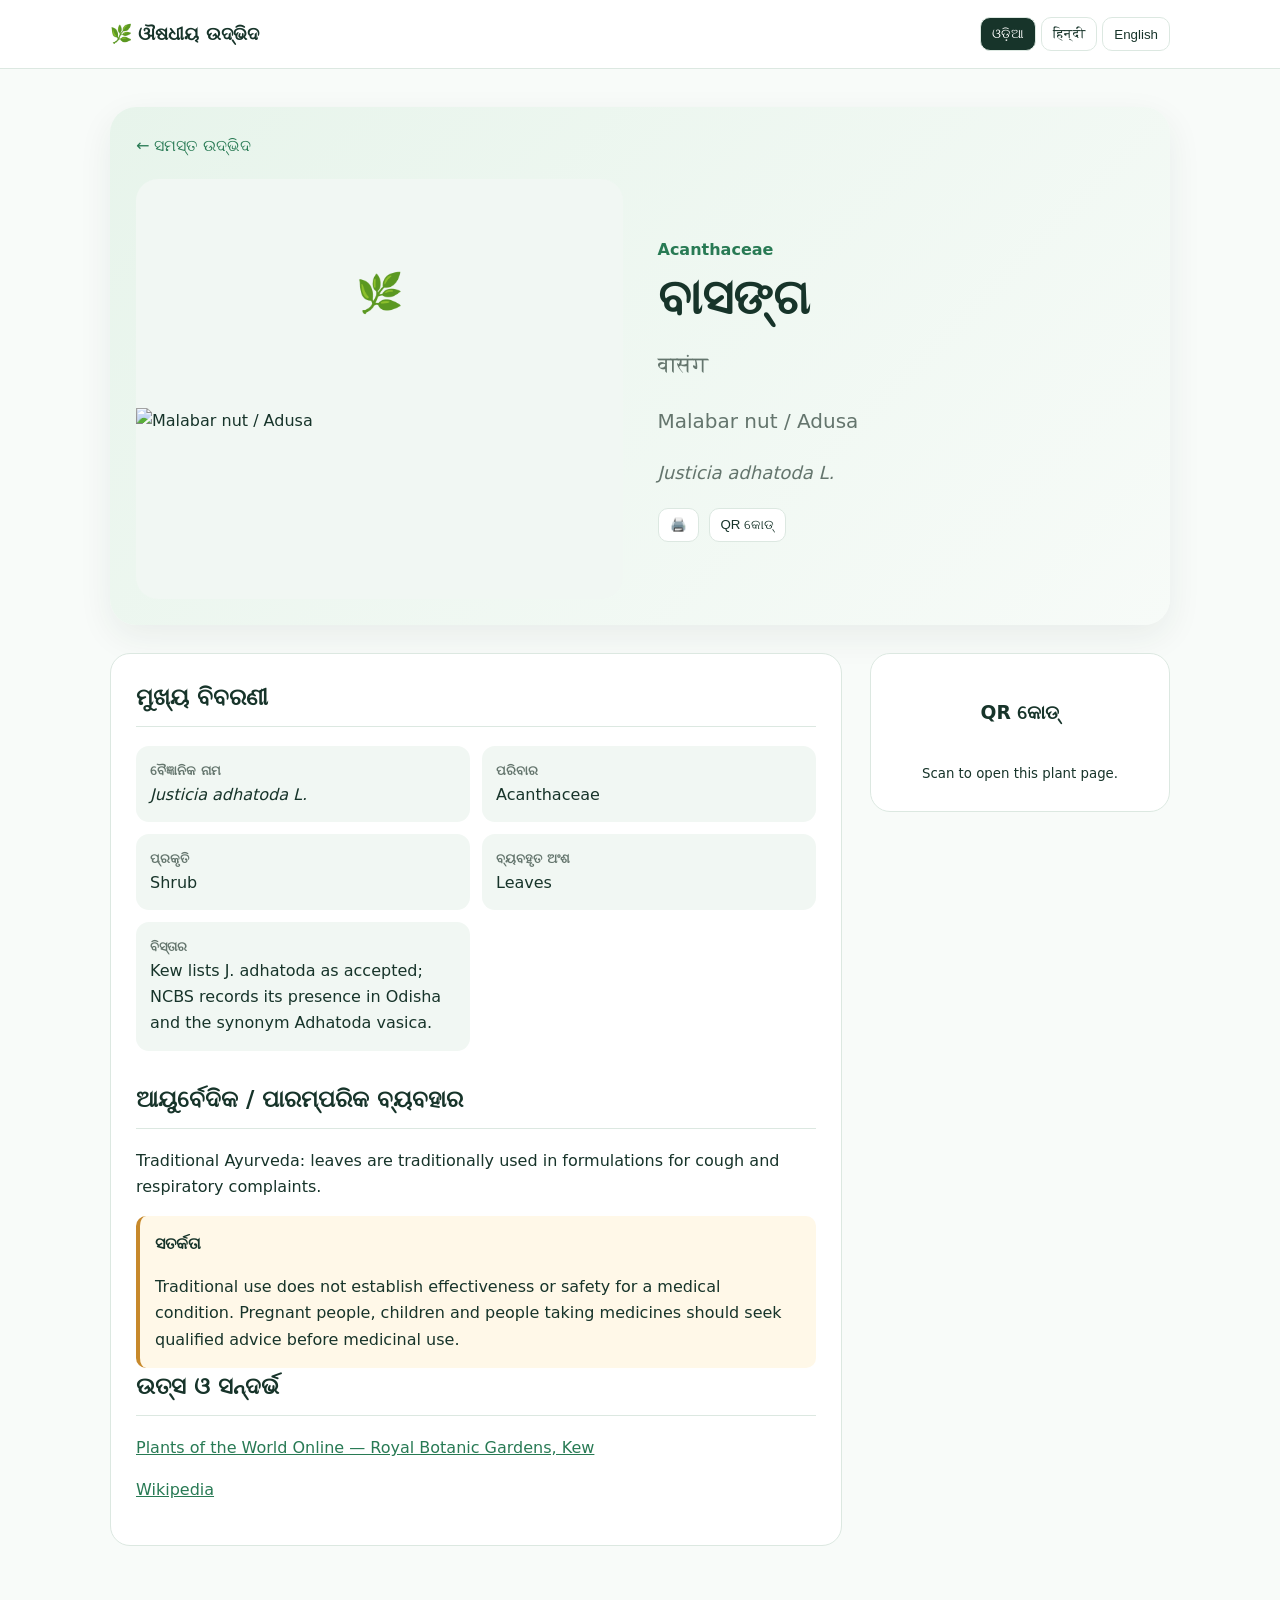
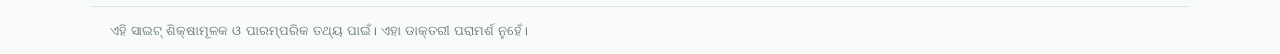
==== plant/basanga/index.html @ be3f1f47 "Create index.html basanga" ====
<!doctype html><html lang="or"><head><meta charset="utf-8"><meta name="viewport" content="width=device-width,initial-scale=1"><title>Botanical QR</title><link rel="stylesheet" href="../../assets/style.css"></head><body><header class="top"><div class="nav wrap"><a class="brand" href="../../">🌿 ଔଷଧୀୟ ଉଦ୍ଭିଦ</a><div class="langs"><button data-lang="od">ଓଡ଼ିଆ</button><button data-lang="hi">हिन्दी</button><button data-lang="en">English</button></div></div></header><main id="app" class="wrap"></main><footer class="wrap"><p id="disclaimer"></p></footer><script src="https://cdnjs.cloudflare.com/ajax/libs/qrcodejs/1.0.0/qrcode.min.js"></script><script>history.replaceState(null,'',location.pathname);window.__plant='basanga';</script><script src="../../assets/app.js"></script></body></html>
---- assets/style.css ----
:root{--ink:#17342a;--muted:#64756d;--line:#dce8e1;--paper:#fff;--soft:#f1f7f3;--accent:#287a54;--shadow:0 12px 35px #17342a12}*{box-sizing:border-box}body{margin:0;font-family:system-ui,-apple-system,"Noto Sans Oriya","Noto Sans Devanagari",sans-serif;color:var(--ink);background:#f8fbf9;line-height:1.65}.wrap{max-width:1100px;margin:auto;padding:0 20px}.top{position:sticky;top:0;z-index:10;background:#ffffffec;backdrop-filter:blur(12px);border-bottom:1px solid var(--line)}.nav{height:68px;display:flex;align-items:center;justify-content:space-between}.brand{font-weight:800;color:var(--ink);text-decoration:none;font-size:18px}.langs{display:flex;gap:5px}.langs button,.actions button{border:1px solid var(--line);background:#fff;padding:8px 11px;border-radius:10px;color:var(--ink);cursor:pointer}.langs button.active{background:var(--ink);color:white}.hero{margin:38px 0 24px;padding:38px;border-radius:26px;background:linear-gradient(135deg,#e7f4eb,#f7fbf8);box-shadow:var(--shadow)}.hero h1{font-size:clamp(30px,6vw,54px);line-height:1.15;margin:8px 0}.hero p{color:var(--muted);max-width:700px}.kicker,.badge{display:inline-block;color:var(--accent);font-weight:800}.search{margin-top:24px}.search input{width:100%;padding:15px 18px;border:1px solid var(--line);border-radius:14px;font-size:16px}.grid{display:grid;grid-template-columns:repeat(3,1fr);gap:18px;margin:25px 0 55px}.card{display:grid;grid-template-columns:90px 1fr;gap:15px;padding:14px;background:white;border:1px solid var(--line);border-radius:18px;text-decoration:none;color:inherit;box-shadow:0 4px 18px #17342a08}.card h3{margin:0;font-size:20px}.card p{margin:1px 0;color:var(--muted)}.card em{font-size:13px;color:#466359}.thumb{height:90px;border-radius:14px;background:var(--soft);overflow:hidden;display:grid;place-items:center}.thumb span,.bigimg span{font-size:38px}.thumb img,.bigimg img{width:100%;height:100%;object-fit:cover;display:block}.plantHero{padding:26px}.back{display:inline-block;color:var(--accent);text-decoration:none;margin-bottom:20px}.plantGrid{display:grid;grid-template-columns:1fr 1fr;gap:35px;align-items:center}.bigimg{height:420px;border-radius:22px;overflow:hidden;background:var(--soft);display:grid;place-items:center}.plantHero h1{margin:6px 0;font-size:48px}.native{font-size:22px}.english{font-size:20px;color:var(--muted)}.scientific{font-size:18px}.actions{display:flex;gap:10px;margin-top:20px}.contentGrid{display:grid;grid-template-columns:1fr 300px;gap:28px;margin:28px 0 60px}.contentGrid article,.qrbox{background:white;border:1px solid var(--line);border-radius:20px;padding:25px}.contentGrid h2{font-size:23px;margin-top:0;border-bottom:1px solid var(--line);padding-bottom:9px}.facts{display:grid;grid-template-columns:1fr 1fr;gap:12px;margin-bottom:30px}.facts div{padding:14px;background:var(--soft);border-radius:13px}.facts b,.facts span{display:block}.facts b{font-size:13px;color:var(--muted)}.warning{padding:15px;border-left:4px solid #c7892b;background:#fff8e8;border-radius:10px}.warning p{margin-bottom:0}.qrbox{position:sticky;top:90px;text-align:center}.qrbox #qrcode{display:flex;justify-content:center;margin:12px 0}footer{padding:30px 20px;color:var(--muted);font-size:13px;border-top:1px solid var(--line)}a{color:var(--accent)}@media(max-width:850px){.grid{grid-template-columns:repeat(2,1fr)}.plantGrid,.contentGrid{grid-template-columns:1fr}.qrbox{position:static}.bigimg{height:300px}.plantHero h1{font-size:38px}}@media(max-width:560px){.nav{height:auto;min-height:68px;gap:8px}.brand{font-size:15px}.langs button{padding:6px 7px;font-size:12px}.wrap{padding:0 14px}.hero{padding:25px 18px;border-radius:20px}.grid{grid-template-columns:1fr}.card{grid-template-columns:80px 1fr}.thumb{height:80px}.facts{grid-template-columns:1fr}.bigimg{height:260px}}
@media print{.top,.actions,.back,footer{display:none}.hero{box-shadow:none}.contentGrid{display:block}.qrbox{margin-top:20px}}
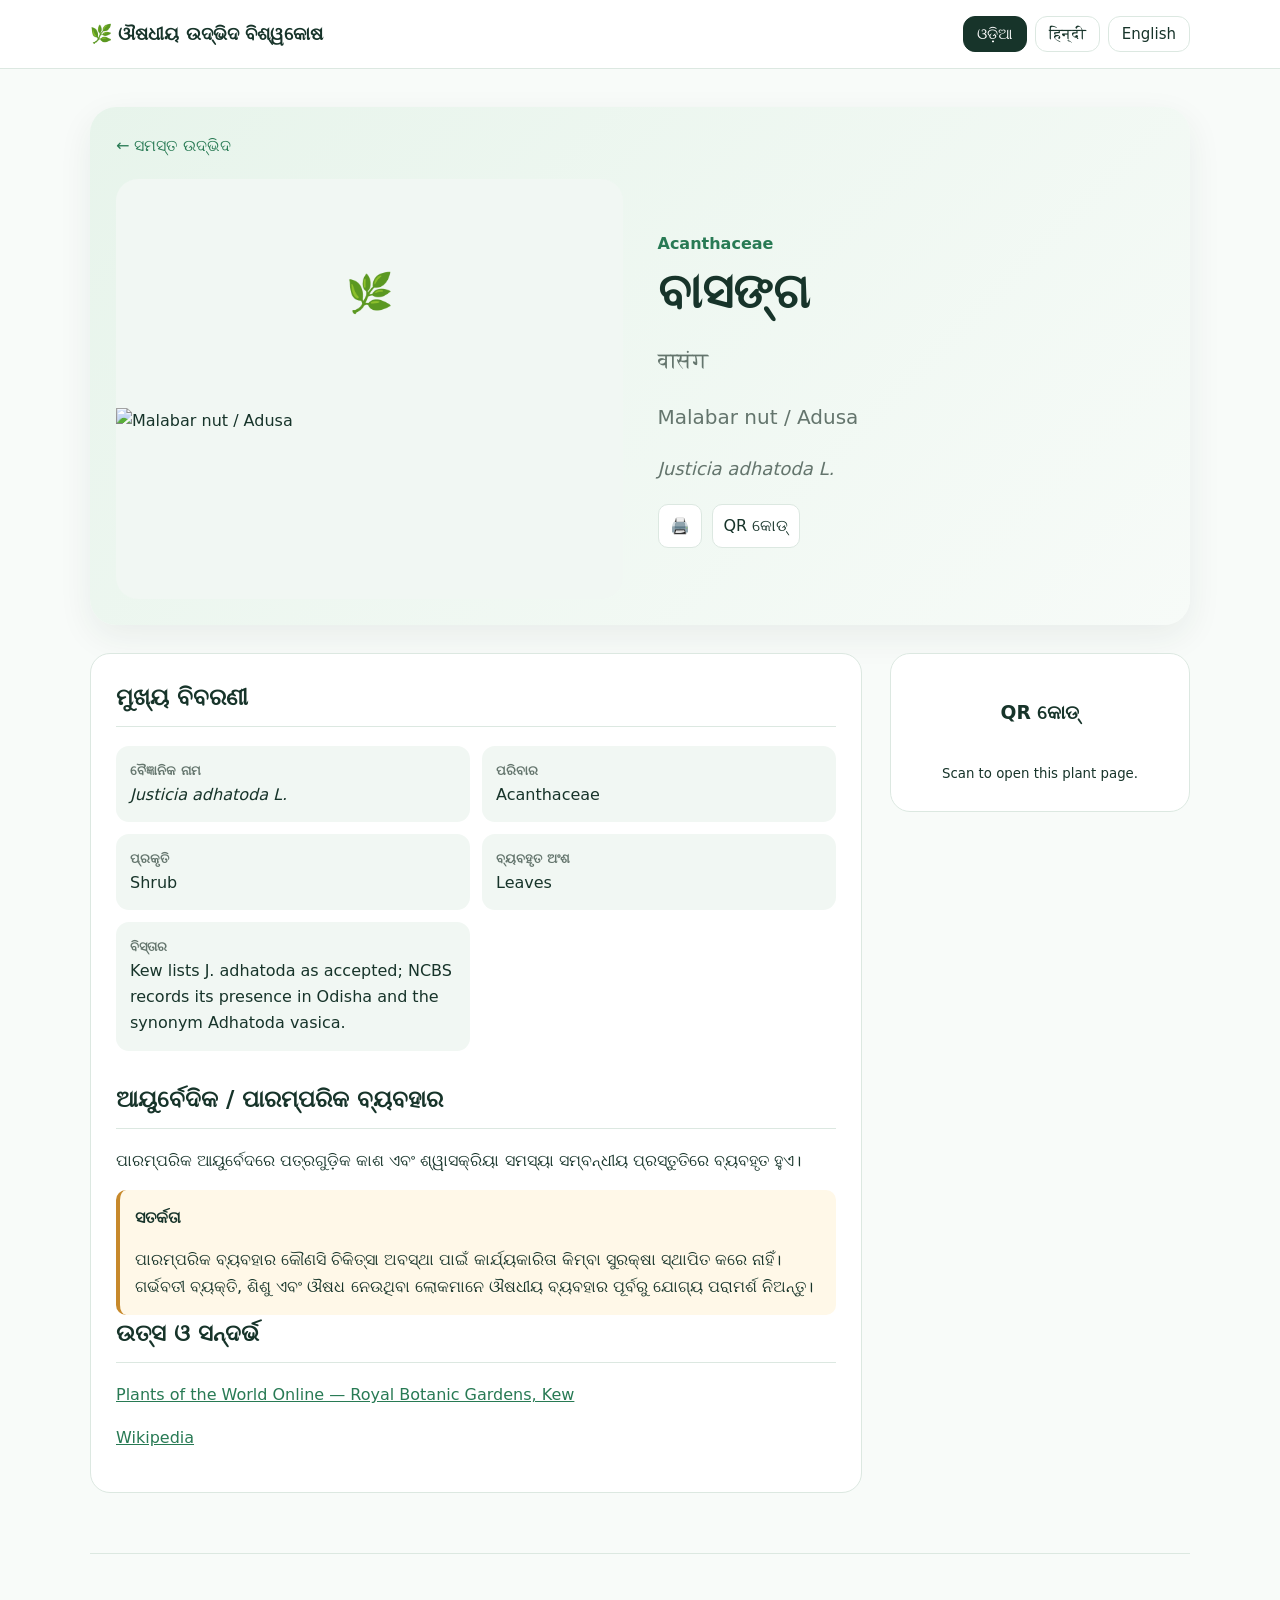
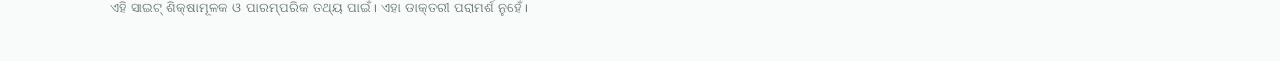
==== commit 0149d146: "Bust cached home images and translations" ====
--- a/plant/basanga/index.html
+++ b/plant/basanga/index.html
@@ -1 +1 @@
-<!doctype html><html lang="or"><head><meta charset="utf-8"><meta name="viewport" content="width=device-width,initial-scale=1"><title>Botanical QR</title><link rel="stylesheet" href="../../assets/style.css"></head><body><header class="top"><div class="nav wrap"><a class="brand" href="../../">🌿 ଔଷଧୀୟ ଉଦ୍ଭିଦ</a><div class="langs"><button data-lang="od">ଓଡ଼ିଆ</button><button data-lang="hi">हिन्दी</button><button data-lang="en">English</button></div></div></header><main id="app" class="wrap"></main><footer class="wrap"><p id="disclaimer"></p></footer><script src="https://cdnjs.cloudflare.com/ajax/libs/qrcodejs/1.0.0/qrcode.min.js"></script><script>history.replaceState(null,'',location.pathname);window.__plant='basanga';</script><script src="../../assets/app.js"></script></body></html>
+<!doctype html><html lang="or"><head><meta charset="utf-8"><meta name="viewport" content="width=device-width,initial-scale=1"><title>Botanical QR</title><link rel="stylesheet" href="../../assets/style.css"></head><body><header class="top"><div class="nav wrap"><a class="brand" href="../../">🌿 ଔଷଧୀୟ ଉଦ୍ଭିଦ</a><div class="langs"><button data-lang="od">ଓଡ଼ିଆ</button><button data-lang="hi">हिन्दी</button><button data-lang="en">English</button></div></div></header><main id="app" class="wrap"></main><footer class="wrap"><p id="disclaimer"></p></footer><script src="https://cdnjs.cloudflare.com/ajax/libs/qrcodejs/1.0.0/qrcode.min.js"></script><script>history.replaceState(null,'',location.pathname);window.__plant='basanga';</script><script src="../../assets/app.js?v=20261001"></script></body></html>
--- a/assets/style.css
+++ b/assets/style.css
@@ -1,2 +1,829 @@
-:root{--ink:#17342a;--muted:#64756d;--line:#dce8e1;--paper:#fff;--soft:#f1f7f3;--accent:#287a54;--shadow:0 12px 35px #17342a12}*{box-sizing:border-box}body{margin:0;font-family:system-ui,-apple-system,"Noto Sans Oriya","Noto Sans Devanagari",sans-serif;color:var(--ink);background:#f8fbf9;line-height:1.65}.wrap{max-width:1100px;margin:auto;padding:0 20px}.top{position:sticky;top:0;z-index:10;background:#ffffffec;backdrop-filter:blur(12px);border-bottom:1px solid var(--line)}.nav{height:68px;display:flex;align-items:center;justify-content:space-between}.brand{font-weight:800;color:var(--ink);text-decoration:none;font-size:18px}.langs{display:flex;gap:5px}.langs button,.actions button{border:1px solid var(--line);background:#fff;padding:8px 11px;border-radius:10px;color:var(--ink);cursor:pointer}.langs button.active{background:var(--ink);color:white}.hero{margin:38px 0 24px;padding:38px;border-radius:26px;background:linear-gradient(135deg,#e7f4eb,#f7fbf8);box-shadow:var(--shadow)}.hero h1{font-size:clamp(30px,6vw,54px);line-height:1.15;margin:8px 0}.hero p{color:var(--muted);max-width:700px}.kicker,.badge{display:inline-block;color:var(--accent);font-weight:800}.search{margin-top:24px}.search input{width:100%;padding:15px 18px;border:1px solid var(--line);border-radius:14px;font-size:16px}.grid{display:grid;grid-template-columns:repeat(3,1fr);gap:18px;margin:25px 0 55px}.card{display:grid;grid-template-columns:90px 1fr;gap:15px;padding:14px;background:white;border:1px solid var(--line);border-radius:18px;text-decoration:none;color:inherit;box-shadow:0 4px 18px #17342a08}.card h3{margin:0;font-size:20px}.card p{margin:1px 0;color:var(--muted)}.card em{font-size:13px;color:#466359}.thumb{height:90px;border-radius:14px;background:var(--soft);overflow:hidden;display:grid;place-items:center}.thumb span,.bigimg span{font-size:38px}.thumb img,.bigimg img{width:100%;height:100%;object-fit:cover;display:block}.plantHero{padding:26px}.back{display:inline-block;color:var(--accent);text-decoration:none;margin-bottom:20px}.plantGrid{display:grid;grid-template-columns:1fr 1fr;gap:35px;align-items:center}.bigimg{height:420px;border-radius:22px;overflow:hidden;background:var(--soft);display:grid;place-items:center}.plantHero h1{margin:6px 0;font-size:48px}.native{font-size:22px}.english{font-size:20px;color:var(--muted)}.scientific{font-size:18px}.actions{display:flex;gap:10px;margin-top:20px}.contentGrid{display:grid;grid-template-columns:1fr 300px;gap:28px;margin:28px 0 60px}.contentGrid article,.qrbox{background:white;border:1px solid var(--line);border-radius:20px;padding:25px}.contentGrid h2{font-size:23px;margin-top:0;border-bottom:1px solid var(--line);padding-bottom:9px}.facts{display:grid;grid-template-columns:1fr 1fr;gap:12px;margin-bottom:30px}.facts div{padding:14px;background:var(--soft);border-radius:13px}.facts b,.facts span{display:block}.facts b{font-size:13px;color:var(--muted)}.warning{padding:15px;border-left:4px solid #c7892b;background:#fff8e8;border-radius:10px}.warning p{margin-bottom:0}.qrbox{position:sticky;top:90px;text-align:center}.qrbox #qrcode{display:flex;justify-content:center;margin:12px 0}footer{padding:30px 20px;color:var(--muted);font-size:13px;border-top:1px solid var(--line)}a{color:var(--accent)}@media(max-width:850px){.grid{grid-template-columns:repeat(2,1fr)}.plantGrid,.contentGrid{grid-template-columns:1fr}.qrbox{position:static}.bigimg{height:300px}.plantHero h1{font-size:38px}}@media(max-width:560px){.nav{height:auto;min-height:68px;gap:8px}.brand{font-size:15px}.langs button{padding:6px 7px;font-size:12px}.wrap{padding:0 14px}.hero{padding:25px 18px;border-radius:20px}.grid{grid-template-columns:1fr}.card{grid-template-columns:80px 1fr}.thumb{height:80px}.facts{grid-template-columns:1fr}.bigimg{height:260px}}
-@media print{.top,.actions,.back,footer{display:none}.hero{box-shadow:none}.contentGrid{display:block}.qrbox{margin-top:20px}}
+/* =========================================================
+   Botanical-QR — Main Stylesheet
+   ========================================================= */
+
+:root {
+    --ink: #17342a;
+    --ink-soft: #285344;
+    --muted: #64756d;
+    --line: #dce8e1;
+    --paper: #ffffff;
+    --soft: #f1f7f3;
+    --accent: #287a54;
+    --accent-dark: #1e6041;
+    --accent-light: #e7f4eb;
+    --warning: #c7892b;
+    --shadow: 0 12px 35px rgba(23, 52, 42, 0.07);
+}
+
+/* ---------- Reset ---------- */
+
+* {
+    box-sizing: border-box;
+}
+
+html {
+    scroll-behavior: smooth;
+}
+
+body {
+    margin: 0;
+    font-family:
+        system-ui,
+        -apple-system,
+        BlinkMacSystemFont,
+        "Noto Sans Oriya",
+        "Noto Sans Devanagari",
+        "Noto Sans",
+        sans-serif;
+
+    color: var(--ink);
+    background: #f8fbf9;
+    line-height: 1.65;
+}
+
+img {
+    max-width: 100%;
+}
+
+a {
+    color: var(--accent);
+}
+
+button,
+input {
+    font: inherit;
+}
+
+/* ---------- Common container ---------- */
+
+.container,
+.wrap {
+    width: min(1100px, calc(100% - 40px));
+    margin: 0 auto;
+}
+
+/* =========================================================
+   HEADER
+   ========================================================= */
+
+.site-header,
+.top {
+    position: sticky;
+    top: 0;
+    z-index: 100;
+
+    background: rgba(255, 255, 255, 0.94);
+    backdrop-filter: blur(12px);
+
+    border-bottom: 1px solid var(--line);
+}
+
+.header-inner,
+.nav {
+    min-height: 68px;
+
+    display: flex;
+    align-items: center;
+    justify-content: space-between;
+
+    gap: 18px;
+}
+
+.logo,
+.brand {
+    display: inline-flex;
+    align-items: center;
+    gap: 8px;
+
+    color: var(--ink);
+    text-decoration: none;
+
+    font-weight: 800;
+    font-size: 18px;
+}
+
+.logo:hover,
+.brand:hover {
+    color: var(--accent);
+}
+
+/* ---------- Language buttons ---------- */
+
+.langs {
+    display: flex;
+    align-items: center;
+    gap: 5px;
+}
+
+.langs button,
+.actions button {
+    border: 1px solid var(--line);
+    background: #fff;
+
+    padding: 8px 11px;
+
+    border-radius: 10px;
+
+    color: var(--ink);
+    cursor: pointer;
+
+    transition:
+        background 0.2s ease,
+        color 0.2s ease,
+        transform 0.2s ease;
+}
+
+.langs button:hover,
+.actions button:hover {
+    background: var(--soft);
+    transform: translateY(-1px);
+}
+
+.langs button.active {
+    background: var(--ink);
+    color: white;
+}
+
+/* =========================================================
+   HERO
+   ========================================================= */
+
+.hero {
+    margin: 38px 0 24px;
+
+    padding: 38px;
+
+    border-radius: 26px;
+
+    background:
+        linear-gradient(
+            135deg,
+            var(--accent-light),
+            #f7fbf8
+        );
+
+    box-shadow: var(--shadow);
+}
+
+.hero h1 {
+    margin: 8px 0;
+
+    font-size: clamp(30px, 6vw, 54px);
+    line-height: 1.15;
+}
+
+.hero p {
+    max-width: 700px;
+    color: var(--muted);
+}
+
+.kicker,
+.badge {
+    display: inline-block;
+
+    color: var(--accent);
+
+    font-weight: 800;
+}
+
+/* =========================================================
+   SEARCH
+   ========================================================= */
+
+.search {
+    margin-top: 24px;
+}
+
+.search input {
+    width: 100%;
+
+    padding: 15px 18px;
+
+    border: 1px solid var(--line);
+    border-radius: 14px;
+
+    background: white;
+
+    font-size: 16px;
+    color: var(--ink);
+
+    outline: none;
+}
+
+.search input:focus {
+    border-color: var(--accent);
+    box-shadow: 0 0 0 3px rgba(40, 122, 84, 0.12);
+}
+
+/* =========================================================
+   PLANT GRID
+   ========================================================= */
+
+.grid {
+    display: grid;
+
+    grid-template-columns: repeat(3, 1fr);
+
+    gap: 18px;
+
+    margin: 25px 0 55px;
+}
+
+/* =========================================================
+   PLANT CARD
+   ========================================================= */
+
+.card {
+    display: grid;
+
+    grid-template-columns: 90px 1fr;
+
+    gap: 15px;
+
+    padding: 14px;
+
+    background: white;
+
+    border: 1px solid var(--line);
+    border-radius: 18px;
+
+    text-decoration: none;
+    color: inherit;
+
+    box-shadow: 0 4px 18px rgba(23, 52, 42, 0.03);
+
+    transition:
+        transform 0.2s ease,
+        box-shadow 0.2s ease,
+        border-color 0.2s ease;
+}
+
+.card:hover {
+    transform: translateY(-3px);
+
+    border-color: #bfd8ca;
+
+    box-shadow: var(--shadow);
+}
+
+.card h3 {
+    margin: 0;
+
+    font-size: 20px;
+}
+
+.card p {
+    margin: 1px 0;
+
+    color: var(--muted);
+}
+
+.card em {
+    font-size: 13px;
+    color: #466359;
+}
+
+/* ---------- Plant thumbnail ---------- */
+
+.thumb {
+    height: 90px;
+
+    border-radius: 14px;
+
+    background: var(--soft);
+
+    overflow: hidden;
+
+    display: grid;
+    place-items: center;
+}
+
+.thumb span,
+.bigimg span {
+    font-size: 38px;
+}
+
+.thumb img,
+.bigimg img {
+    width: 100%;
+    height: 100%;
+
+    object-fit: cover;
+
+    display: block;
+}
+
+/* =========================================================
+   PLANT DETAIL HERO
+   ========================================================= */
+
+.plantHero {
+    padding: 26px;
+}
+
+.back {
+    display: inline-block;
+
+    color: var(--accent);
+
+    text-decoration: none;
+
+    margin-bottom: 20px;
+}
+
+.back:hover {
+    text-decoration: underline;
+}
+
+.plantGrid {
+    display: grid;
+
+    grid-template-columns: 1fr 1fr;
+
+    gap: 35px;
+
+    align-items: center;
+}
+
+.bigimg {
+    height: 420px;
+
+    border-radius: 22px;
+
+    overflow: hidden;
+
+    background: var(--soft);
+
+    display: grid;
+    place-items: center;
+}
+
+.plantHero h1 {
+    margin: 6px 0;
+
+    font-size: 48px;
+    line-height: 1.2;
+}
+
+.native {
+    font-size: 22px;
+}
+
+.english {
+    font-size: 20px;
+
+    color: var(--muted);
+}
+
+.scientific {
+    font-size: 18px;
+}
+
+/* =========================================================
+   ACTION BUTTONS
+   ========================================================= */
+
+.actions {
+    display: flex;
+
+    flex-wrap: wrap;
+
+    gap: 10px;
+
+    margin-top: 20px;
+}
+
+.actions button:hover {
+    background: var(--ink);
+    color: white;
+}
+
+/* =========================================================
+   CONTENT
+   ========================================================= */
+
+.contentGrid {
+    display: grid;
+
+    grid-template-columns: 1fr 300px;
+
+    gap: 28px;
+
+    margin: 28px 0 60px;
+}
+
+.contentGrid article,
+.qrbox {
+    background: white;
+
+    border: 1px solid var(--line);
+
+    border-radius: 20px;
+
+    padding: 25px;
+}
+
+.contentGrid h2 {
+    font-size: 23px;
+
+    margin-top: 0;
+
+    border-bottom: 1px solid var(--line);
+
+    padding-bottom: 9px;
+}
+
+/* =========================================================
+   FACTS
+   ========================================================= */
+
+.facts {
+    display: grid;
+
+    grid-template-columns: 1fr 1fr;
+
+    gap: 12px;
+
+    margin-bottom: 30px;
+}
+
+.facts div {
+    padding: 14px;
+
+    background: var(--soft);
+
+    border-radius: 13px;
+}
+
+.facts b,
+.facts span {
+    display: block;
+}
+
+.facts b {
+    font-size: 13px;
+    color: var(--muted);
+}
+
+/* =========================================================
+   WARNING / DISCLAIMER
+   ========================================================= */
+
+.warning {
+    padding: 15px;
+
+    border-left: 4px solid var(--warning);
+
+    background: #fff8e8;
+
+    border-radius: 10px;
+}
+
+.warning p {
+    margin-bottom: 0;
+}
+
+/* =========================================================
+   QR CODE
+   ========================================================= */
+
+.qrbox {
+    position: sticky;
+    top: 90px;
+
+    text-align: center;
+}
+
+.qrbox #qrcode {
+    display: flex;
+
+    justify-content: center;
+
+    margin: 12px 0;
+}
+
+/* =========================================================
+   FOOTER
+   ========================================================= */
+
+footer {
+    padding: 30px 20px;
+
+    color: var(--muted);
+
+    font-size: 13px;
+
+    border-top: 1px solid var(--line);
+}
+
+/* =========================================================
+   RESPONSIVE — TABLET
+   ========================================================= */
+
+@media (max-width: 850px) {
+
+    .grid {
+        grid-template-columns: repeat(2, 1fr);
+    }
+
+    .plantGrid,
+    .contentGrid {
+        grid-template-columns: 1fr;
+    }
+
+    .qrbox {
+        position: static;
+    }
+
+    .bigimg {
+        height: 300px;
+    }
+
+    .plantHero h1 {
+        font-size: 38px;
+    }
+}
+
+/* =========================================================
+   RESPONSIVE — PHONE
+   ========================================================= */
+
+@media (max-width: 560px) {
+
+    .container,
+    .wrap {
+        width: calc(100% - 28px);
+    }
+
+    .header-inner,
+    .nav {
+        min-height: 68px;
+
+        gap: 8px;
+    }
+
+    .logo,
+    .brand {
+        font-size: 15px;
+    }
+
+    .langs button {
+        padding: 6px 7px;
+
+        font-size: 12px;
+    }
+
+    .hero {
+        padding: 25px 18px;
+
+        border-radius: 20px;
+    }
+
+    .hero h1 {
+        font-size: 32px;
+    }
+
+    .grid {
+        grid-template-columns: 1fr;
+    }
+
+    .card {
+        grid-template-columns: 80px 1fr;
+    }
+
+    .thumb {
+        height: 80px;
+    }
+
+    .facts {
+        grid-template-columns: 1fr;
+    }
+
+    .bigimg {
+        height: 260px;
+    }
+
+    .plantHero h1 {
+        font-size: 34px;
+    }
+
+    .native {
+        font-size: 20px;
+    }
+
+    .english {
+        font-size: 18px;
+    }
+}
+
+/* =========================================================
+   VERY SMALL PHONES
+   ========================================================= */
+
+@media (max-width: 380px) {
+
+    .container,
+    .wrap {
+        width: calc(100% - 20px);
+    }
+
+    .header-inner,
+    .nav {
+        flex-wrap: wrap;
+        padding: 8px 0;
+    }
+
+    .langs {
+        width: 100%;
+        justify-content: flex-end;
+    }
+
+    .hero {
+        margin-top: 20px;
+    }
+
+    .card {
+        grid-template-columns: 70px 1fr;
+        gap: 10px;
+    }
+
+    .thumb {
+        height: 70px;
+    }
+}
+
+/* =========================================================
+   PRINT
+   ========================================================= */
+
+@media print {
+
+    .site-header,
+    .top,
+    .actions,
+    .back,
+    footer {
+        display: none;
+    }
+
+    .hero {
+        box-shadow: none;
+    }
+
+    .contentGrid {
+        display: block;
+    }
+
+    .qrbox {
+        margin-top: 20px;
+    }
+}
+
+/* =========================================================
+   HOME PAGE
+   ========================================================= */
+.language-switcher,
+.langs {
+    display: flex;
+    align-items: center;
+    gap: 8px;
+}
+
+.language-switcher button,
+.langs button {
+    border: 1px solid var(--line);
+    background: #fff;
+    color: var(--ink);
+    padding: 8px 13px;
+    border-radius: 12px;
+    cursor: pointer;
+    font-size: 15px;
+    line-height: 1.2;
+    transition: background .2s ease, color .2s ease, border-color .2s ease, transform .2s ease;
+}
+
+.language-switcher button:hover,
+.langs button:hover {
+    background: var(--soft);
+    border-color: #bfd8ca;
+    transform: translateY(-1px);
+}
+
+.language-switcher button.active,
+.langs button.active {
+    background: var(--ink);
+    color: #fff;
+    border-color: var(--ink);
+}
+
+.search-box {
+    display: flex;
+    align-items: center;
+    gap: 10px;
+    max-width: 700px;
+    margin-top: 24px;
+    padding: 0 16px;
+    background: #fff;
+    border: 1px solid var(--line);
+    border-radius: 14px;
+    box-shadow: 0 4px 15px rgba(23, 52, 42, .04);
+}
+
+.search-box span { font-size: 20px; }
+.search-box input {
+    width: 100%;
+    padding: 15px 0;
+    border: 0;
+    outline: 0;
+    background: transparent;
+    color: var(--ink);
+    font-size: 16px;
+}
+
+.plants-section { margin: 40px 0 70px; }
+.plant-grid {
+    display: grid;
+    grid-template-columns: repeat(3, minmax(0, 1fr));
+    gap: 22px;
+    margin-top: 25px;
+}
+
+.plant-card {
+    display: flex;
+    flex-direction: column;
+    min-width: 0;
+    min-height: 360px;
+    overflow: hidden;
+    background: #fff;
+    border: 1px solid var(--line);
+    border-radius: 20px;
+    color: var(--ink);
+    text-decoration: none;
+    box-shadow: 0 6px 22px rgba(23, 52, 42, .08);
+    transition: transform .2s ease, box-shadow .2s ease, border-color .2s ease;
+}
+
+.plant-card:hover {
+    transform: translateY(-6px);
+    border-color: #bfd8ca;
+    box-shadow: 0 15px 35px rgba(23, 52, 42, .14);
+}
+
+.plant-card-image {
+    display: grid;
+    width: 100%;
+    height: 220px;
+    overflow: hidden;
+    place-items: center;
+    background: var(--soft);
+}
+
+.plant-card-image img {
+    display: block;
+    width: 100%;
+    height: 100%;
+    object-fit: cover;
+    transition: transform .35s ease;
+}
+
+.plant-card:hover .plant-card-image img { transform: scale(1.05); }
+.plant-card-body { padding: 18px 20px 22px; }
+.plant-card-body h3 { margin: 0 0 4px; font-size: 24px; line-height: 1.35; }
+.plant-card-body p { margin: 3px 0 5px; color: var(--muted); font-size: 17px; }
+.plant-card-body em { display: block; margin-top: 8px; color: #466359; font-size: 14px; }
+
+.section-heading {
+    display: flex;
+    align-items: center;
+    justify-content: space-between;
+    gap: 15px;
+    margin-bottom: 10px;
+}
+.section-heading h2 { margin: 0; font-size: clamp(26px, 4vw, 36px); }
+#plant-count { color: var(--muted); font-size: 14px; }
+.no-results { color: var(--muted); }
+
+@media (max-width: 850px) {
+    .plant-grid { grid-template-columns: repeat(2, minmax(0, 1fr)); gap: 18px; }
+    .plant-card-image { height: 200px; }
+}
+
+@media (max-width: 560px) {
+    .language-switcher, .langs { gap: 5px; }
+    .language-switcher button, .langs button { padding: 7px 9px; font-size: 13px; border-radius: 10px; }
+    .plant-grid { grid-template-columns: 1fr; gap: 16px; }
+    .plant-card { display: grid; grid-template-columns: 110px minmax(0, 1fr); min-height: 0; }
+    .plant-card-image { height: 100%; min-height: 125px; }
+    .plant-card-body { padding: 15px; }
+    .plant-card-body h3 { font-size: 20px; }
+    .plant-card-body p { font-size: 15px; }
+    .plant-card-body em { font-size: 13px; }
+    .section-heading { flex-direction: column; align-items: flex-start; gap: 2px; }
+}
+
+@media (max-width: 380px) {
+    .plant-card { grid-template-columns: 90px minmax(0, 1fr); }
+    .plant-card-image { min-height: 110px; }
+    .language-switcher button, .langs button { padding: 6px 7px; font-size: 12px; }
+}
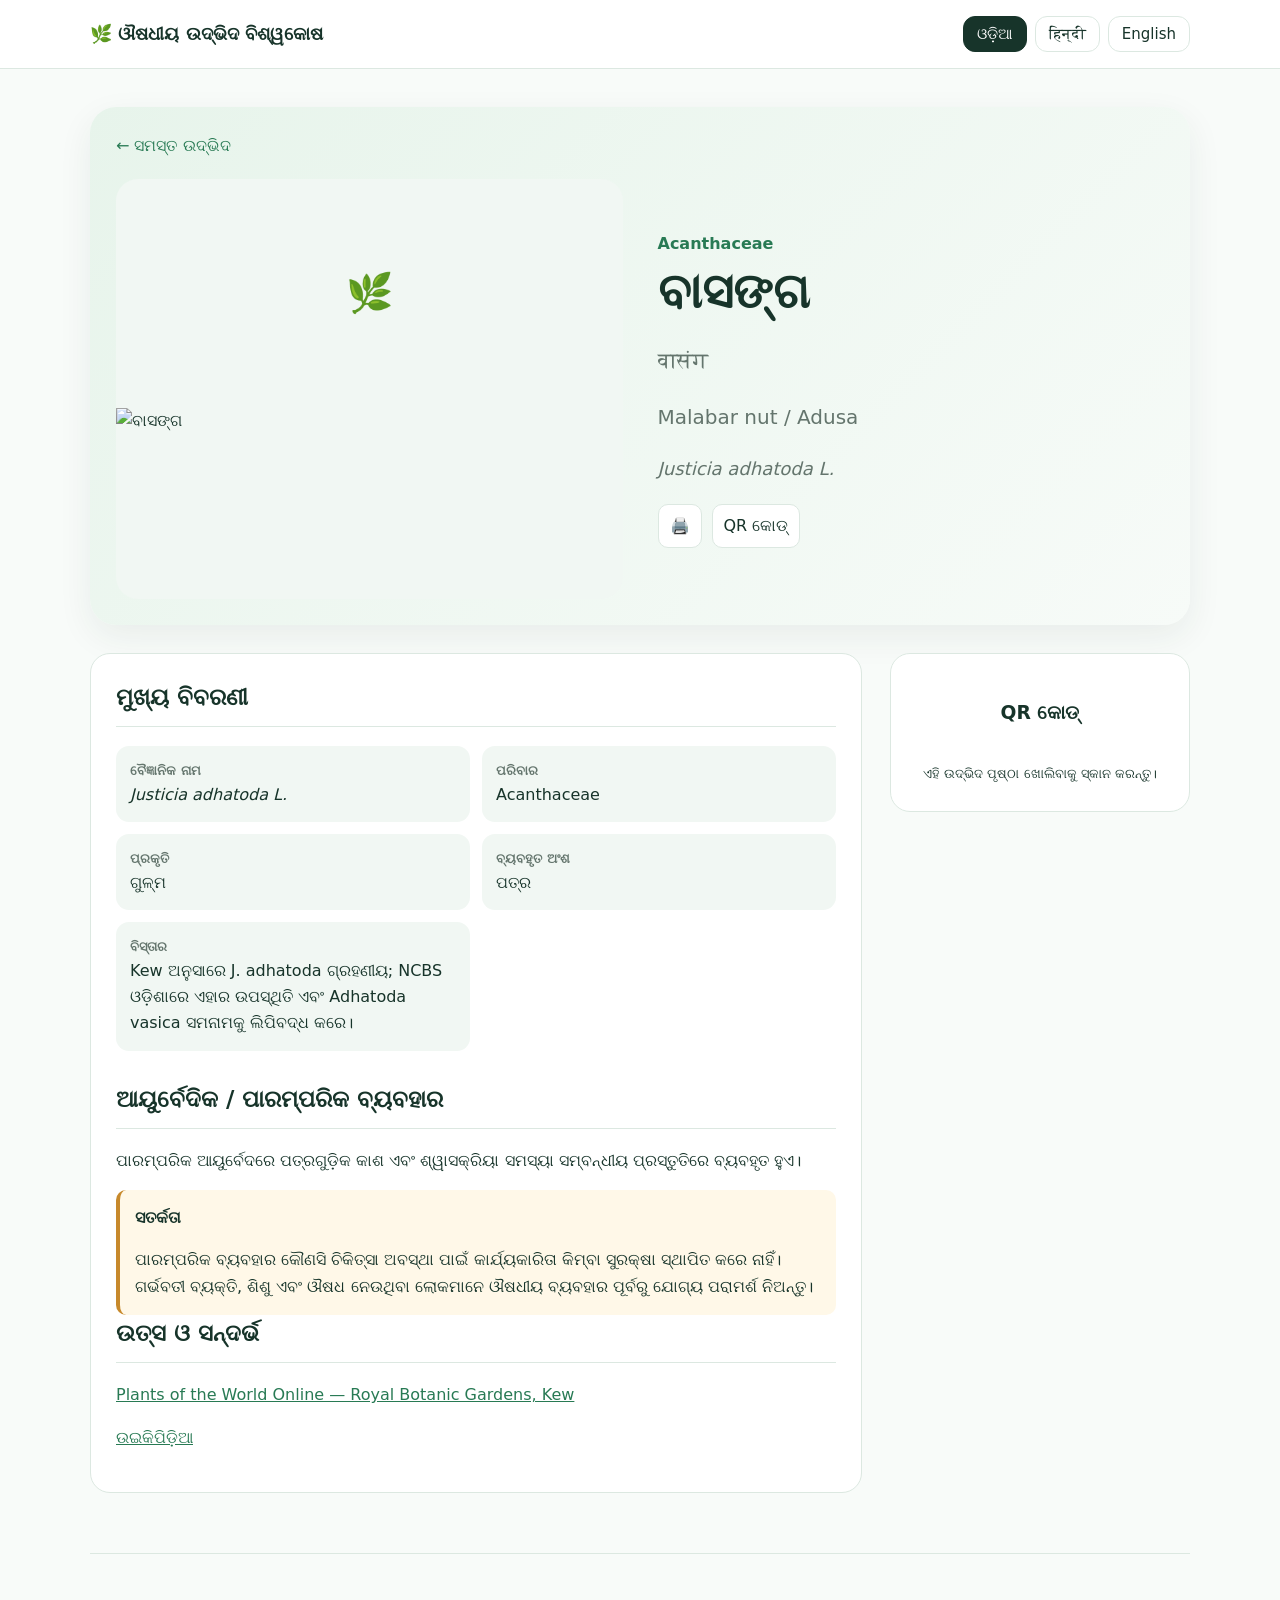
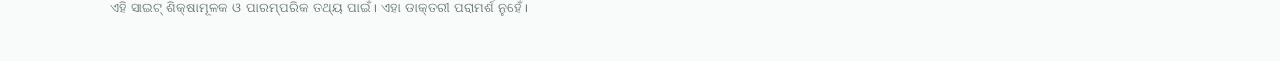
==== commit 1c8534d2: "Fix restored plant directory searches" ====
--- a/plant/basanga/index.html
+++ b/plant/basanga/index.html
@@ -1 +1,2 @@
-<!doctype html><html lang="or"><head><meta charset="utf-8"><meta name="viewport" content="width=device-width,initial-scale=1"><title>Botanical QR</title><link rel="stylesheet" href="../../assets/style.css"></head><body><header class="top"><div class="nav wrap"><a class="brand" href="../../">🌿 ଔଷଧୀୟ ଉଦ୍ଭିଦ</a><div class="langs"><button data-lang="od">ଓଡ଼ିଆ</button><button data-lang="hi">हिन्दी</button><button data-lang="en">English</button></div></div></header><main id="app" class="wrap"></main><footer class="wrap"><p id="disclaimer"></p></footer><script src="https://cdnjs.cloudflare.com/ajax/libs/qrcodejs/1.0.0/qrcode.min.js"></script><script>history.replaceState(null,'',location.pathname);window.__plant='basanga';</script><script src="../../assets/app.js?v=20261001"></script></body></html>
+<!doctype html><html lang="or"><head><meta charset="utf-8"><meta name="viewport" content="width=device-width,initial-scale=1"><title>Botanical QR</title><link rel="stylesheet" href="../../assets/style.css"></head><body><header class="top"><div class="nav wrap"><a class="brand" href="../../">🌿 ଔଷଧୀୟ ଉଦ୍ଭିଦ</a><div class="langs"><button data-lang="od">ଓଡ଼ିଆ</button><button data-lang="hi">हिन्दी</button><button data-lang="en">English</button></div></div></header><main id="app" class="wrap"></main><footer class="wrap"><p id="disclaimer"></p></footer><script src="https://cdnjs.cloudflare.com/ajax/libs/qrcodejs/1.0.0/qrcode.min.js"></script><script>history.replaceState(null,'',location.pathname);window.__plant='basanga';</script>
+    <script src="../../assets/app.js?v=20261004"></script></body></html>
